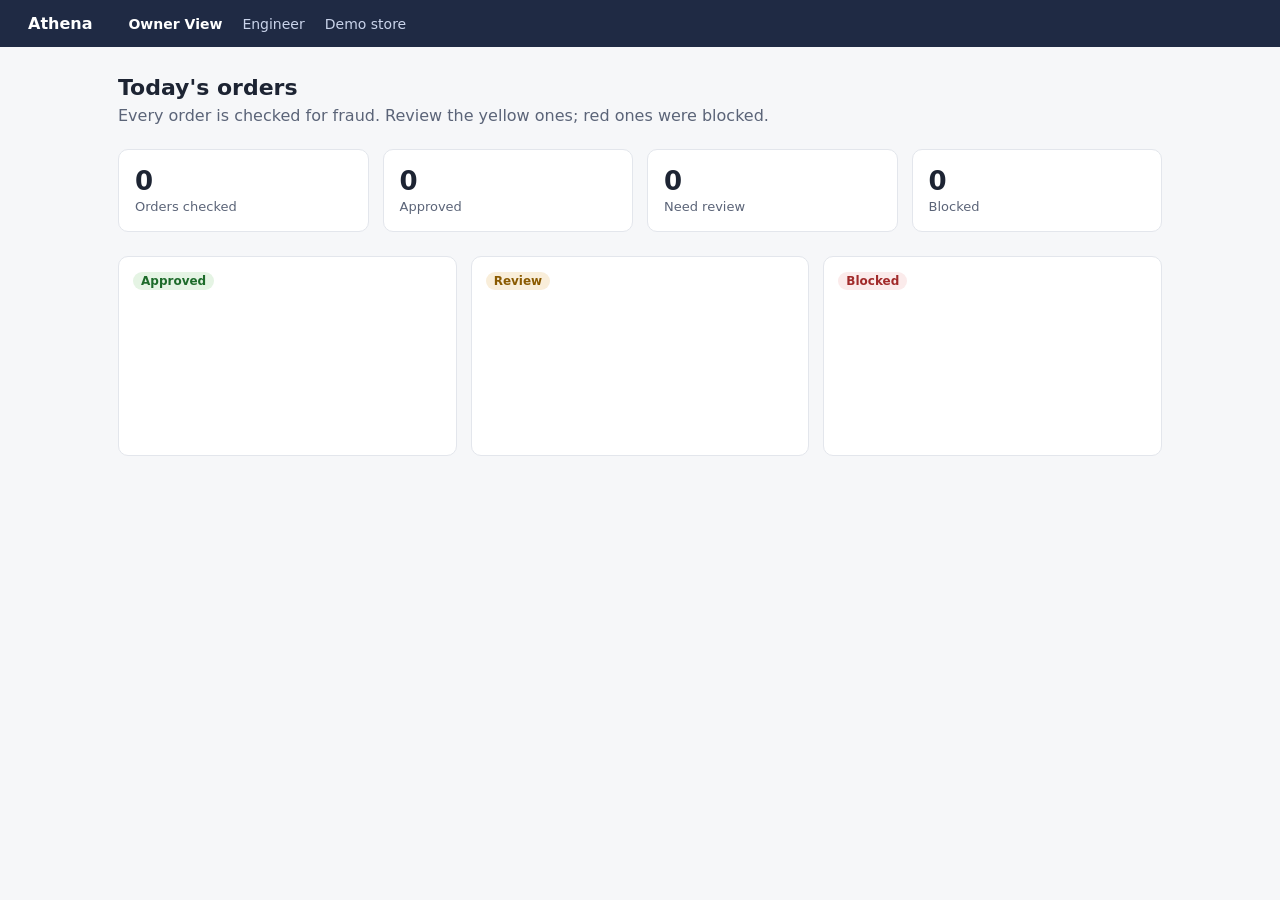
==== services/web/static/owner.html @ 12cc6c31 "Initial commit" ====
<!doctype html>
<html lang="en">
<head>
<meta charset="utf-8"><meta name="viewport" content="width=device-width, initial-scale=1">
<title>Athena · Owner View</title>
<link rel="stylesheet" href="style.css">
</head>
<body>
<nav><strong>Athena</strong><a class="active" href="owner.html">Owner View</a><a href="engineer.html">Engineer</a><a href="store.html">Demo store</a></nav>
<main>
  <h1>Today's orders</h1>
  <p class="sub">Every order is checked for fraud. Review the yellow ones; red ones were blocked.</p>
  <div class="stats">
    <div class="stat"><b id="s-orders">0</b><span>Orders checked</span></div>
    <div class="stat"><b id="s-approved">0</b><span>Approved</span></div>
    <div class="stat"><b id="s-review">0</b><span>Need review</span></div>
    <div class="stat"><b id="s-blocked">0</b><span>Blocked</span></div>
  </div>
  <div class="columns">
    <div class="col"><h2><span class="tag approve">Approved</span></h2><div id="approve"></div></div>
    <div class="col"><h2><span class="tag review">Review</span></h2><div id="review"></div></div>
    <div class="col"><h2><span class="tag block">Blocked</span></h2><div id="block"></div></div>
  </div>
</main>
<script>
const money = v => v == null ? "" : "$" + Number(v).toFixed(2);

async function label(id, isFraud) {
  await fetch(`/api/transactions/${id}/label`, {method: "PATCH", headers: {"Content-Type": "application/json"},
    body: JSON.stringify({is_fraud: isFraud})});
  load();
}

function render(order) {
  const buttons = order.decision === "approve" ? "" :
    order.label ? `<div class="reason">Marked as ${order.label}</div>` :
    `<div style="margin-top:6px"><button class="ghost" onclick="label(${order.id}, true)">Fraud</button>
     <button class="ghost" onclick="label(${order.id}, false)">Legit</button></div>`;
  return `<div class="order">Order ${order.order_id || order.id} · <b>${money(order.amount)}</b>
    ${order.reason ? `<div class="reason">${order.reason}</div>` : ""}${buttons}</div>`;
}

async function load() {
  const [summary, orders] = await Promise.all([
    fetch("/api/metrics/summary").then(r => r.json()),
    fetch("/api/transactions?limit=60").then(r => r.json())]);
  document.getElementById("s-orders").textContent = summary.orders;
  document.getElementById("s-approved").textContent = summary.approved;
  document.getElementById("s-review").textContent = summary.review;
  document.getElementById("s-blocked").textContent = summary.blocked;
  for (const d of ["approve", "review", "block"]) {
    document.getElementById(d).innerHTML = orders.filter(o => o.decision === d).slice(0, 15).map(render).join("") ||
      '<div class="reason">Nothing here yet.</div>';
  }
}
load();
setInterval(load, 5000);
</script>
</body>
</html>
---- services/web/static/style.css ----
* { box-sizing: border-box; }
body { margin: 0; font-family: system-ui, -apple-system, Segoe UI, sans-serif; background: #f6f7f9; color: #1d2433; }
nav { display: flex; gap: 20px; align-items: center; padding: 14px 28px; background: #1f2a44; }
nav strong { color: #fff; margin-right: 16px; }
nav a { color: #c9d3ea; text-decoration: none; font-size: 14px; }
nav a.active { color: #fff; font-weight: 600; }
main { max-width: 1100px; margin: 0 auto; padding: 28px; }
h1 { font-size: 22px; margin: 0 0 6px; }
.sub { color: #5b6478; margin: 0 0 24px; }
.stats { display: grid; grid-template-columns: repeat(4, 1fr); gap: 14px; margin-bottom: 24px; }
.stat { background: #fff; border: 1px solid #e3e6ec; border-radius: 10px; padding: 16px; }
.stat b { display: block; font-size: 26px; }
.stat span { color: #5b6478; font-size: 13px; }
.columns { display: grid; grid-template-columns: repeat(3, 1fr); gap: 14px; }
.col { background: #fff; border: 1px solid #e3e6ec; border-radius: 10px; padding: 14px; min-height: 200px; }
.col h2 { font-size: 15px; margin: 0 0 10px; }
.order { border-top: 1px solid #eef0f4; padding: 10px 0; font-size: 14px; }
.order .reason { color: #5b6478; font-size: 13px; margin-top: 4px; }
.tag { display: inline-block; padding: 2px 8px; border-radius: 10px; font-size: 12px; font-weight: 600; }
.approve { background: #e5f4e4; color: #1d6b2a; }
.review { background: #f9eeda; color: #8a5a00; }
.block { background: #fbebeb; color: #a12a2a; }
button { background: #1f2a44; color: #fff; border: 0; border-radius: 8px; padding: 8px 14px; cursor: pointer; }
button.ghost { background: #fff; color: #1f2a44; border: 1px solid #c9d0dd; }
.card { background: #fff; border: 1px solid #e3e6ec; border-radius: 10px; padding: 18px; margin-bottom: 18px; }
label { display: block; font-size: 13px; color: #5b6478; margin: 10px 0 4px; }
input, select { width: 100%; padding: 8px; border: 1px solid #c9d0dd; border-radius: 8px; }
.alert { border-left: 4px solid #d9822b; padding-left: 12px; margin: 12px 0; }
.alert.critical { border-color: #c0392b; }
@media (max-width: 800px) { .stats, .columns { grid-template-columns: 1fr 1fr; } }
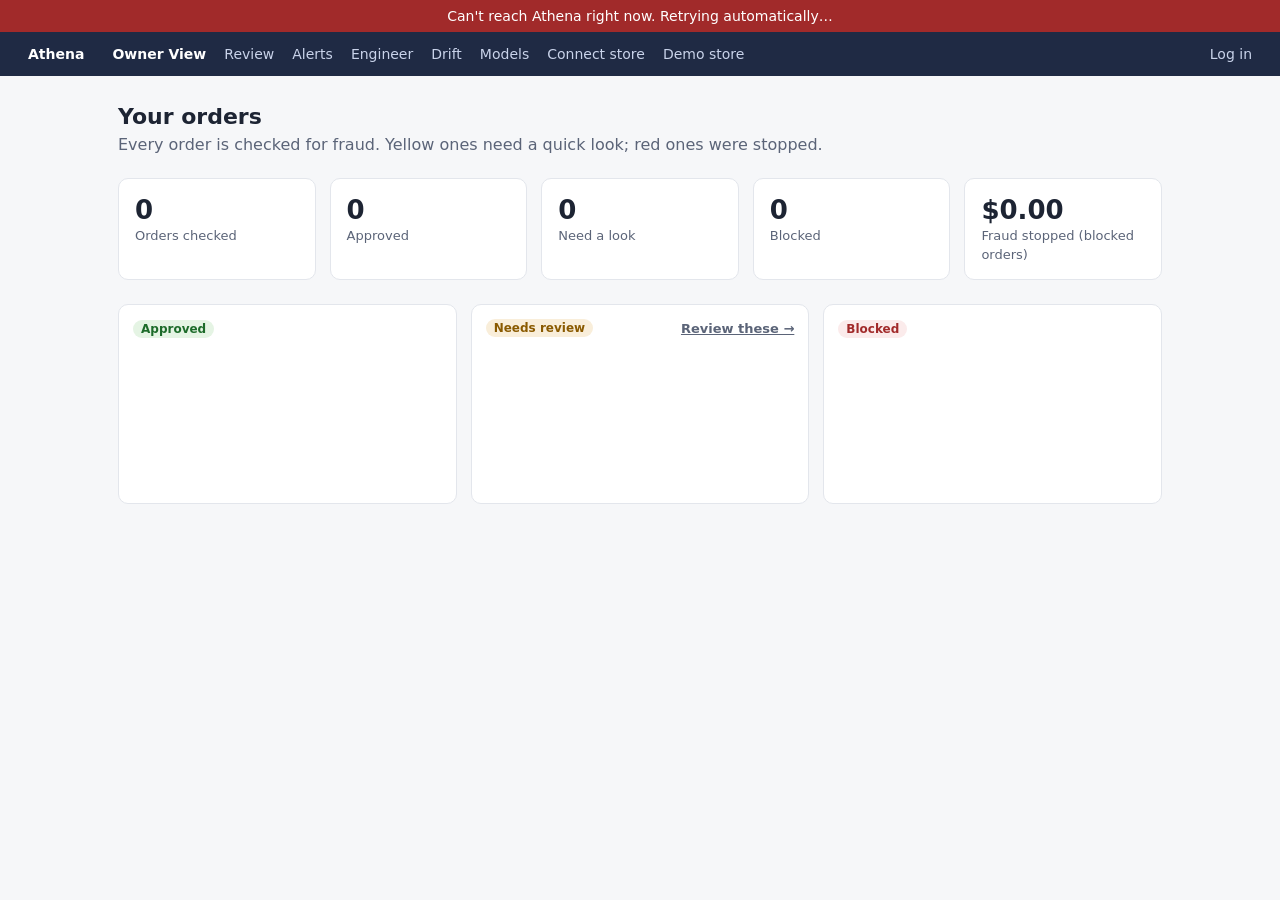
==== commit d4ce5a10: "Add all frontend pages, shared helpers and upload-ready proxy" ====
--- a/services/web/static/owner.html
+++ b/services/web/static/owner.html
@@ -6,55 +6,57 @@
 <link rel="stylesheet" href="style.css">
 </head>
 <body>
-<nav><strong>Athena</strong><a class="active" href="owner.html">Owner View</a><a href="engineer.html">Engineer</a><a href="store.html">Demo store</a></nav>
+<nav id="nav"></nav>
 <main>
-  <h1>Today's orders</h1>
-  <p class="sub">Every order is checked for fraud. Review the yellow ones; red ones were blocked.</p>
+  <h1>Your orders</h1>
+  <p class="sub">Every order is checked for fraud. Yellow ones need a quick look; red ones were stopped.</p>
   <div class="stats">
     <div class="stat"><b id="s-orders">0</b><span>Orders checked</span></div>
     <div class="stat"><b id="s-approved">0</b><span>Approved</span></div>
-    <div class="stat"><b id="s-review">0</b><span>Need review</span></div>
+    <div class="stat"><b id="s-review">0</b><span>Need a look</span></div>
     <div class="stat"><b id="s-blocked">0</b><span>Blocked</span></div>
+    <div class="stat"><b id="s-saved">$0.00</b><span>Fraud stopped (blocked orders)</span></div>
   </div>
   <div class="columns">
     <div class="col"><h2><span class="tag approve">Approved</span></h2><div id="approve"></div></div>
-    <div class="col"><h2><span class="tag review">Review</span></h2><div id="review"></div></div>
+    <div class="col">
+      <h2 class="row between"><span class="tag review">Needs review</span><a class="muted" href="review.html">Review these →</a></h2>
+      <div id="review"></div>
+    </div>
     <div class="col"><h2><span class="tag block">Blocked</span></h2><div id="block"></div></div>
   </div>
 </main>
+<script src="common.js"></script>
 <script>
-const money = v => v == null ? "" : "$" + Number(v).toFixed(2);
-
-async function label(id, isFraud) {
-  await fetch(`/api/transactions/${id}/label`, {method: "PATCH", headers: {"Content-Type": "application/json"},
-    body: JSON.stringify({is_fraud: isFraud})});
-  load();
-}
-
 function render(order) {
-  const buttons = order.decision === "approve" ? "" :
-    order.label ? `<div class="reason">Marked as ${order.label}</div>` :
-    `<div style="margin-top:6px"><button class="ghost" onclick="label(${order.id}, true)">Fraud</button>
-     <button class="ghost" onclick="label(${order.id}, false)">Legit</button></div>`;
-  return `<div class="order">Order ${order.order_id || order.id} · <b>${money(order.amount)}</b>
-    ${order.reason ? `<div class="reason">${order.reason}</div>` : ""}${buttons}</div>`;
+  const label = order.label ? `<div class="meta">Checked by your team: ${order.label === "fraud" ? "fraud" : "genuine"}</div>` : "";
+  return `<div class="order">
+    <b>${money(order.amount)}</b> · Order ${esc(order.order_id || order.id)}
+    <div class="meta">${clock(order.created_at)}</div>
+    ${order.reason ? `<div class="reason">${esc(order.reason)}</div>` : ""}
+    ${label}
+  </div>`;
 }
 
 async function load() {
-  const [summary, orders] = await Promise.all([
-    fetch("/api/metrics/summary").then(r => r.json()),
-    fetch("/api/transactions?limit=60").then(r => r.json())]);
+  const [summary, orders, blocked] = await Promise.all([
+    api("/api/metrics/summary"),
+    api("/api/transactions?limit=60"),
+    api("/api/transactions?decision=block&limit=1000"),
+  ]);
   document.getElementById("s-orders").textContent = summary.orders;
   document.getElementById("s-approved").textContent = summary.approved;
   document.getElementById("s-review").textContent = summary.review;
   document.getElementById("s-blocked").textContent = summary.blocked;
+  document.getElementById("s-saved").textContent = money(blocked.reduce((sum, o) => sum + (o.amount || 0), 0));
+
   for (const d of ["approve", "review", "block"]) {
-    document.getElementById(d).innerHTML = orders.filter(o => o.decision === d).slice(0, 15).map(render).join("") ||
+    document.getElementById(d).innerHTML =
+      orders.filter(o => o.decision === d).slice(0, 15).map(render).join("") ||
       '<div class="reason">Nothing here yet.</div>';
   }
 }
-load();
-setInterval(load, 5000);
+poll(load, 5000);
 </script>
 </body>
 </html>
--- a/services/web/static/style.css
+++ b/services/web/static/style.css
@@ -1,30 +1,99 @@
 * { box-sizing: border-box; }
 body { margin: 0; font-family: system-ui, -apple-system, Segoe UI, sans-serif; background: #f6f7f9; color: #1d2433; }
-nav { display: flex; gap: 20px; align-items: center; padding: 14px 28px; background: #1f2a44; }
-nav strong { color: #fff; margin-right: 16px; }
+
+/* ---- Navigation ---- */
+nav { display: flex; flex-wrap: wrap; gap: 8px 20px; align-items: center; padding: 14px 28px; background: #1f2a44; }
 nav a { color: #c9d3ea; text-decoration: none; font-size: 14px; }
 nav a.active { color: #fff; font-weight: 600; }
+nav a.brand { color: #fff; font-weight: 700; margin-right: 8px; }
+nav .links { display: flex; flex-wrap: wrap; gap: 8px 18px; }
+nav .account { margin-left: auto; display: flex; gap: 14px; align-items: center; }
+nav .who { color: #c9d3ea; font-size: 13px; }
+
+/* ---- Layout ---- */
 main { max-width: 1100px; margin: 0 auto; padding: 28px; }
 h1 { font-size: 22px; margin: 0 0 6px; }
+h2 { font-size: 16px; margin: 0 0 10px; }
 .sub { color: #5b6478; margin: 0 0 24px; }
-.stats { display: grid; grid-template-columns: repeat(4, 1fr); gap: 14px; margin-bottom: 24px; }
+.muted { color: #5b6478; font-size: 13px; }
+.stats { display: grid; grid-template-columns: repeat(auto-fit, minmax(160px, 1fr)); gap: 14px; margin-bottom: 24px; }
 .stat { background: #fff; border: 1px solid #e3e6ec; border-radius: 10px; padding: 16px; }
 .stat b { display: block; font-size: 26px; }
+.stat b.small { font-size: 16px; padding: 6px 0; }
 .stat span { color: #5b6478; font-size: 13px; }
 .columns { display: grid; grid-template-columns: repeat(3, 1fr); gap: 14px; }
 .col { background: #fff; border: 1px solid #e3e6ec; border-radius: 10px; padding: 14px; min-height: 200px; }
 .col h2 { font-size: 15px; margin: 0 0 10px; }
+.card { background: #fff; border: 1px solid #e3e6ec; border-radius: 10px; padding: 18px; margin-bottom: 18px; }
+.row { display: flex; gap: 10px; align-items: center; flex-wrap: wrap; }
+.row.between { justify-content: space-between; }
+.grid-2 { display: grid; grid-template-columns: 1fr 1fr; gap: 18px; }
+
+/* ---- Orders ---- */
 .order { border-top: 1px solid #eef0f4; padding: 10px 0; font-size: 14px; }
 .order .reason { color: #5b6478; font-size: 13px; margin-top: 4px; }
+.order .meta { color: #5b6478; font-size: 12px; margin-top: 4px; }
+.order .actions { margin-top: 8px; display: flex; gap: 8px; }
+.details { display: flex; flex-wrap: wrap; gap: 6px 16px; font-size: 13px; margin-top: 6px; }
+.details span b { font-weight: 600; }
+
+/* ---- Tags: always colour AND a word ---- */
 .tag { display: inline-block; padding: 2px 8px; border-radius: 10px; font-size: 12px; font-weight: 600; }
-.approve { background: #e5f4e4; color: #1d6b2a; }
-.review { background: #f9eeda; color: #8a5a00; }
-.block { background: #fbebeb; color: #a12a2a; }
-button { background: #1f2a44; color: #fff; border: 0; border-radius: 8px; padding: 8px 14px; cursor: pointer; }
-button.ghost { background: #fff; color: #1f2a44; border: 1px solid #c9d0dd; }
-.card { background: #fff; border: 1px solid #e3e6ec; border-radius: 10px; padding: 18px; margin-bottom: 18px; }
+.approve, .good { background: #e5f4e4; color: #1d6b2a; }
+.review, .warning { background: #f9eeda; color: #8a5a00; }
+.block, .critical { background: #fbebeb; color: #a12a2a; }
+.info, .neutral { background: #e8edf7; color: #2b3f6b; }
+
+/* ---- Buttons and forms ---- */
+button, .button { display: inline-block; background: #1f2a44; color: #fff; border: 0; border-radius: 8px; padding: 8px 14px; cursor: pointer; font-size: 14px; text-decoration: none; }
+button.ghost, .button.ghost { background: #fff; color: #1f2a44; border: 1px solid #c9d0dd; }
+button.danger { background: #a12a2a; }
+button:disabled { opacity: 0.5; cursor: default; }
 label { display: block; font-size: 13px; color: #5b6478; margin: 10px 0 4px; }
-input, select { width: 100%; padding: 8px; border: 1px solid #c9d0dd; border-radius: 8px; }
-.alert { border-left: 4px solid #d9822b; padding-left: 12px; margin: 12px 0; }
-.alert.critical { border-color: #c0392b; }
-@media (max-width: 800px) { .stats, .columns { grid-template-columns: 1fr 1fr; } }
+input, select { width: 100%; padding: 8px; border: 1px solid #c9d0dd; border-radius: 8px; font-size: 14px; }
+input[type=file] { padding: 6px; background: #fff; }
+.form { max-width: 420px; }
+.msg { font-size: 13px; color: #1d6b2a; margin-top: 8px; min-height: 1em; }
+.msg.error { color: #a12a2a; }
+
+/* ---- Tabs ---- */
+.tabs { display: flex; gap: 6px; margin-bottom: 16px; flex-wrap: wrap; }
+.tabs button { background: #fff; color: #1f2a44; border: 1px solid #c9d0dd; }
+.tabs button.active { background: #1f2a44; color: #fff; border-color: #1f2a44; }
+
+/* ---- Alerts ---- */
+.alert { border-left: 4px solid #d9822b; padding: 4px 0 4px 12px; margin: 12px 0; }
+.alert.warning { background: none; color: inherit; }
+.alert.critical { border-color: #c0392b; background: none; color: inherit; }
+.alert.info { border-color: #2b3f6b; background: none; color: inherit; }
+.alert dl { display: grid; grid-template-columns: 120px 1fr; gap: 4px 12px; margin: 8px 0 0; font-size: 14px; }
+.alert dt { color: #5b6478; }
+.alert dd { margin: 0; }
+
+/* ---- Tables ---- */
+table { width: 100%; border-collapse: collapse; font-size: 14px; }
+th { text-align: left; color: #5b6478; font-weight: 600; font-size: 13px; border-bottom: 1px solid #e3e6ec; padding: 8px 6px; }
+td { border-bottom: 1px solid #eef0f4; padding: 8px 6px; vertical-align: top; }
+tr.selected td { background: #f1f4fa; }
+tr.clickable { cursor: pointer; }
+
+/* ---- Landing page ---- */
+.hero { text-align: center; padding: 48px 0 24px; }
+.hero h1 { font-size: 34px; }
+.hero p { font-size: 18px; color: #5b6478; max-width: 640px; margin: 12px auto 24px; }
+.points { display: grid; grid-template-columns: repeat(3, 1fr); gap: 14px; margin-top: 24px; }
+
+/* ---- Misc ---- */
+.offline { background: #a12a2a; color: #fff; text-align: center; padding: 8px; font-size: 14px; }
+.notice { background: #f9eeda; color: #8a5a00; border-radius: 8px; padding: 10px 14px; font-size: 13px; margin-bottom: 18px; }
+.keybox { font-family: ui-monospace, Consolas, monospace; background: #f1f4fa; border: 1px dashed #c9d0dd; border-radius: 8px; padding: 10px; word-break: break-all; }
+pre { background: #f1f4fa; border-radius: 8px; padding: 12px; overflow-x: auto; font-size: 13px; }
+code { font-family: ui-monospace, Consolas, monospace; }
+
+/* ---- Phones ---- */
+@media (max-width: 800px) {
+  main { padding: 18px; }
+  .columns, .grid-2, .points { grid-template-columns: 1fr; }
+  nav .account { margin-left: 0; }
+  .alert dl { grid-template-columns: 1fr; }
+}
